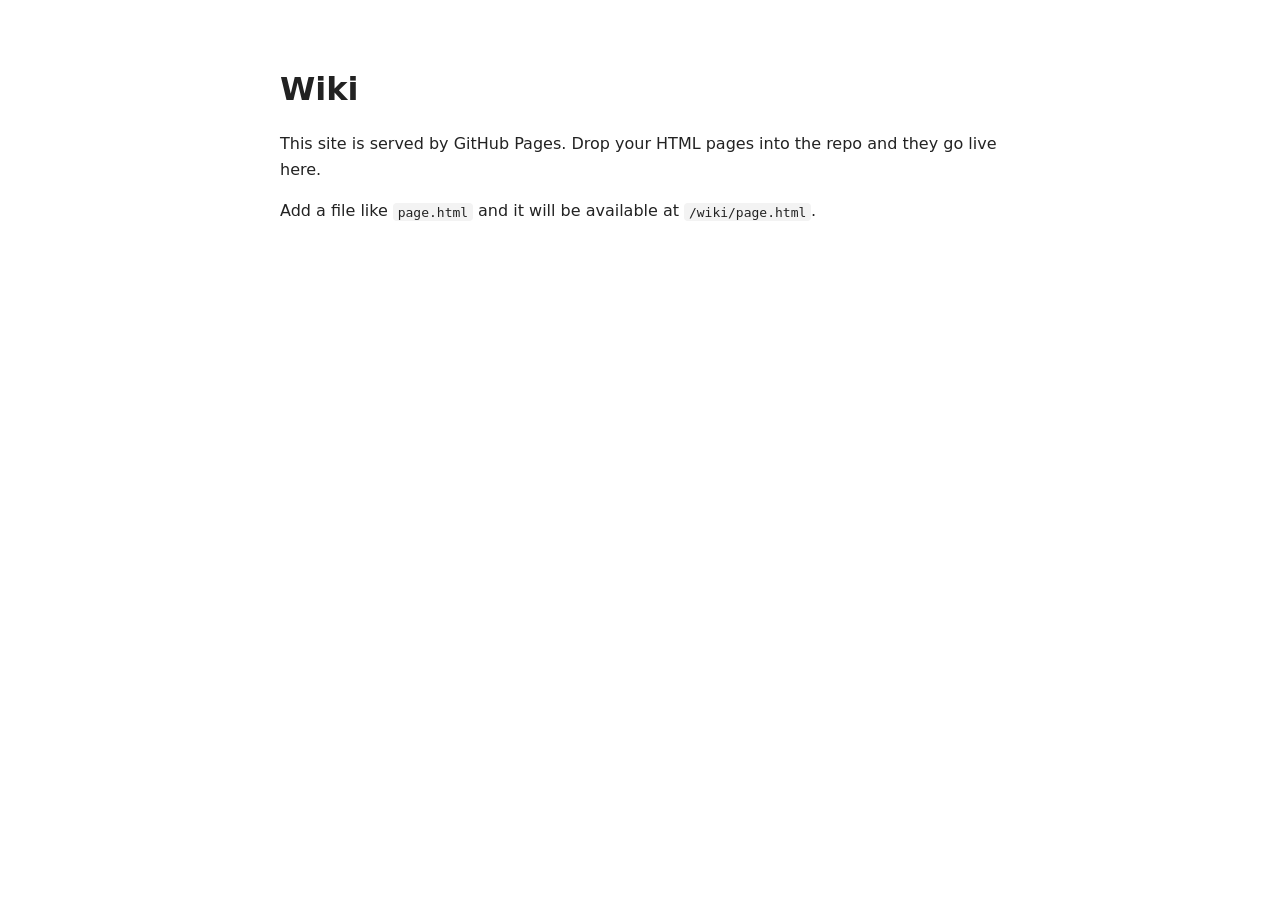
==== index.html @ a61c9ca6 "Initial GitHub Pages site" ====
<!DOCTYPE html>
<html lang="en">
<head>
  <meta charset="utf-8">
  <meta name="viewport" content="width=device-width, initial-scale=1">
  <title>Wiki</title>
  <style>
    body { font-family: system-ui, -apple-system, sans-serif; max-width: 720px; margin: 4rem auto; padding: 0 1rem; line-height: 1.6; color: #222; }
    h1 { margin-bottom: 0.25rem; }
    code { background: #f3f3f3; padding: 0.1rem 0.3rem; border-radius: 4px; }
  </style>
</head>
<body>
  <h1>Wiki</h1>
  <p>This site is served by GitHub Pages. Drop your HTML pages into the repo and they go live here.</p>
  <p>Add a file like <code>page.html</code> and it will be available at
     <code>/wiki/page.html</code>.</p>
</body>
</html>
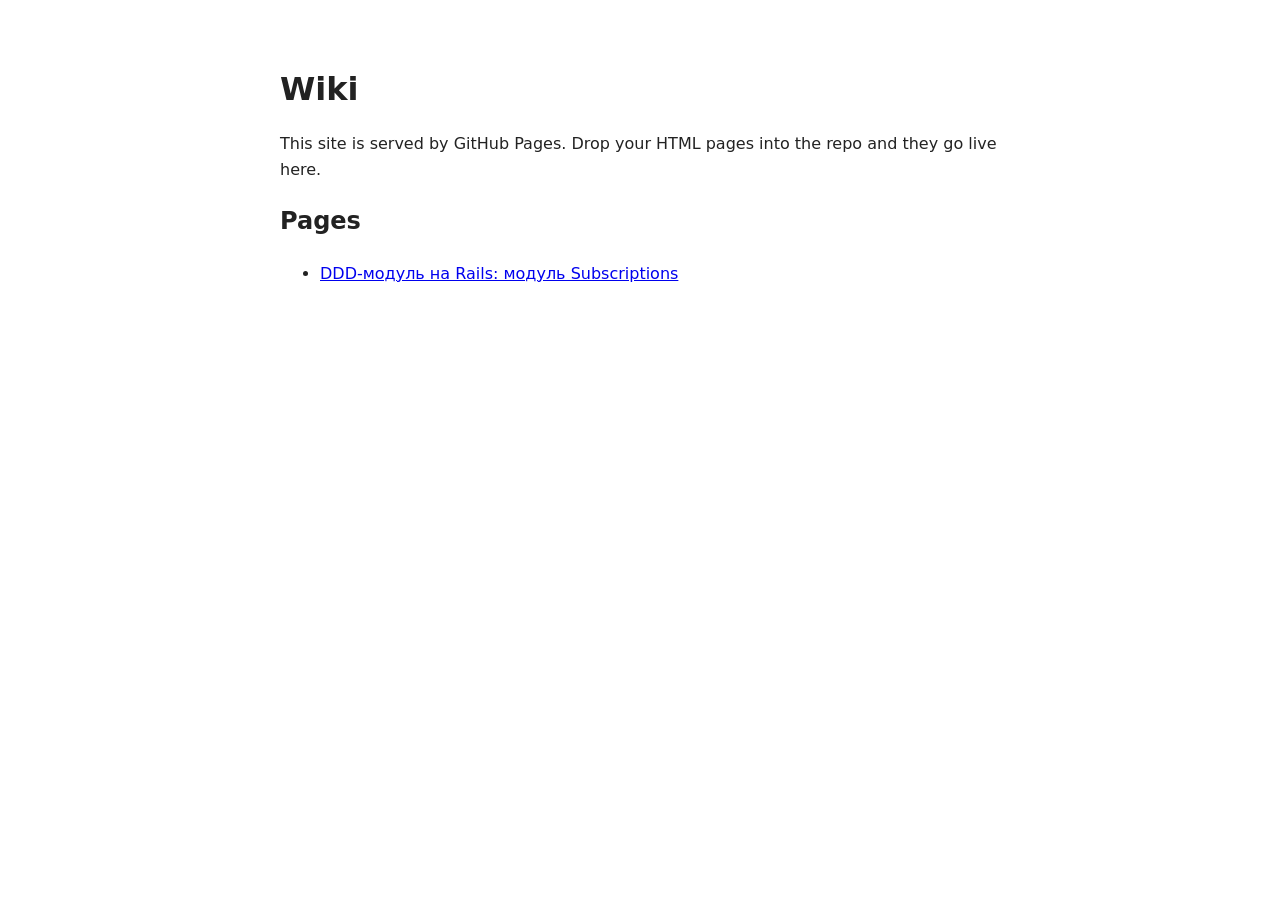
==== commit 7e128bbc: "Link DDD Rails subscriptions page from index" ====
--- a/index.html
+++ b/index.html
@@ -13,7 +13,9 @@
 <body>
   <h1>Wiki</h1>
   <p>This site is served by GitHub Pages. Drop your HTML pages into the repo and they go live here.</p>
-  <p>Add a file like <code>page.html</code> and it will be available at
-     <code>/wiki/page.html</code>.</p>
+  <h2>Pages</h2>
+  <ul>
+    <li><a href="ddd-rails-subscriptions.html">DDD-модуль на Rails: модуль Subscriptions</a></li>
+  </ul>
 </body>
 </html>
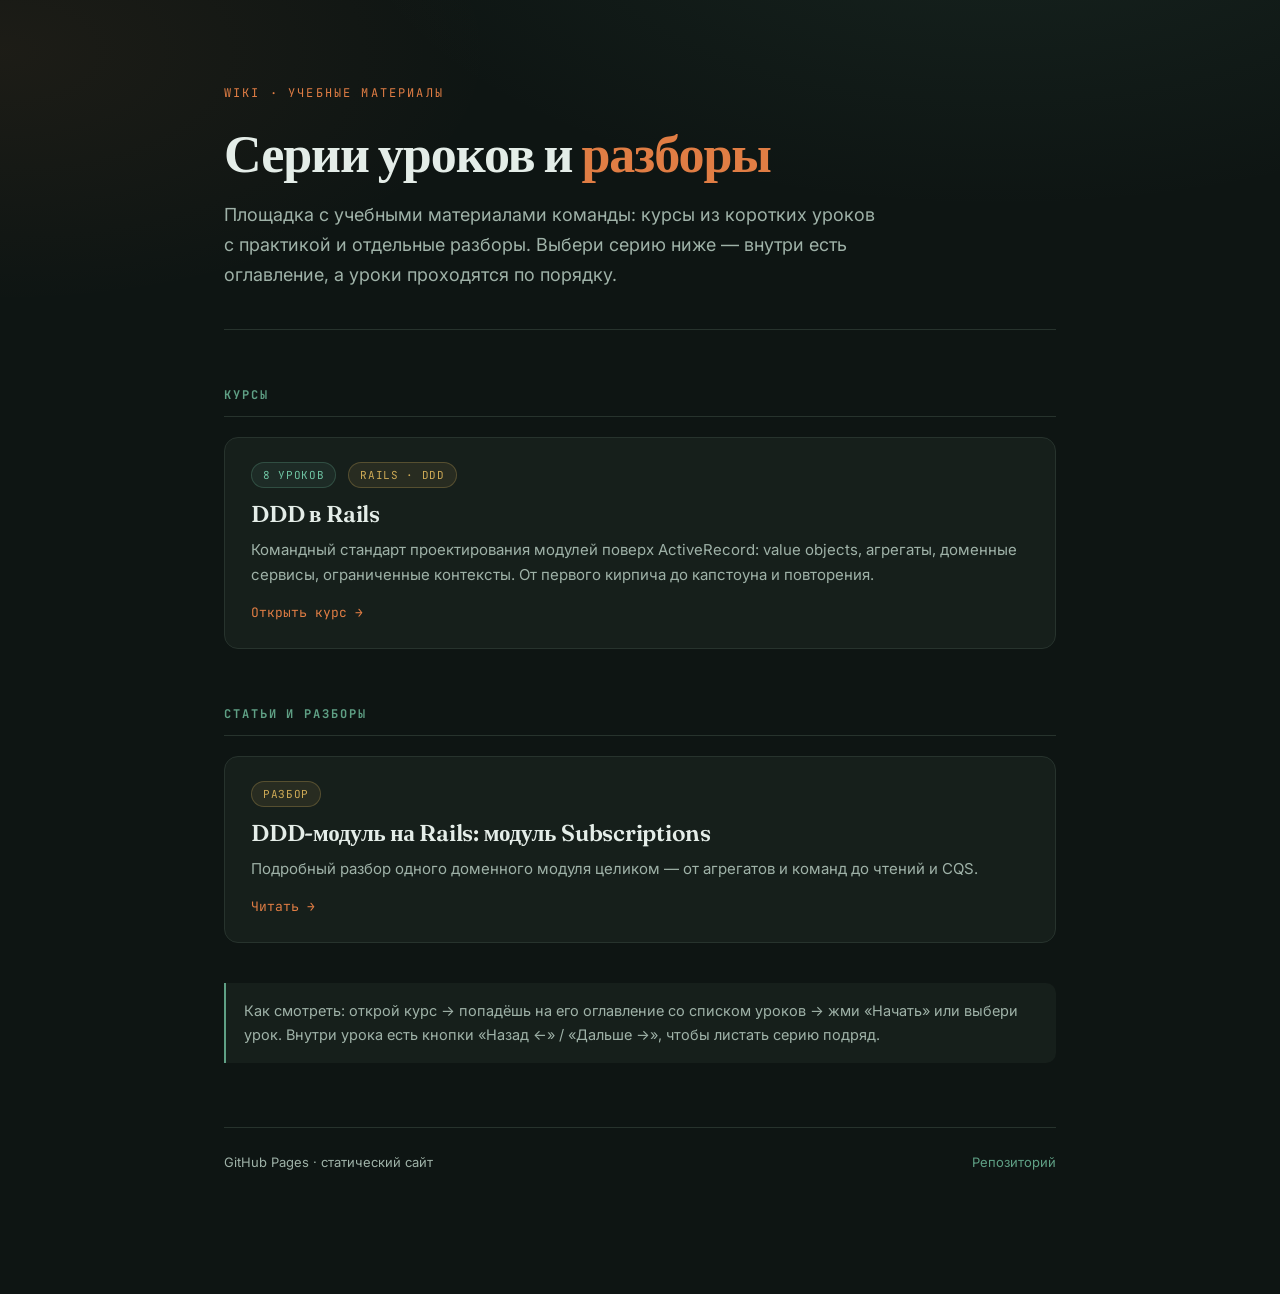
==== commit 6bd5cc15: "Add courses structure with DDD in Rails lesson series; redesign landing page" ====
--- a/index.html
+++ b/index.html
@@ -1,21 +1,59 @@
 <!DOCTYPE html>
-<html lang="en">
+<html lang="ru">
 <head>
-  <meta charset="utf-8">
-  <meta name="viewport" content="width=device-width, initial-scale=1">
-  <title>Wiki</title>
-  <style>
-    body { font-family: system-ui, -apple-system, sans-serif; max-width: 720px; margin: 4rem auto; padding: 0 1rem; line-height: 1.6; color: #222; }
-    h1 { margin-bottom: 0.25rem; }
-    code { background: #f3f3f3; padding: 0.1rem 0.3rem; border-radius: 4px; }
-  </style>
+<meta charset="utf-8">
+<meta name="viewport" content="width=device-width, initial-scale=1">
+<title>Wiki — учебные материалы команды</title>
+<link rel="preconnect" href="https://fonts.googleapis.com">
+<link rel="preconnect" href="https://fonts.gstatic.com" crossorigin>
+<link href="https://fonts.googleapis.com/css2?family=Fraunces:opsz,wght@9..144,400;9..144,600;9..144,900&family=Inter:wght@400;500;600&family=JetBrains+Mono:wght@400;500;700&display=swap" rel="stylesheet">
+<link rel="stylesheet" href="assets/site.css">
 </head>
 <body>
-  <h1>Wiki</h1>
-  <p>This site is served by GitHub Pages. Drop your HTML pages into the repo and they go live here.</p>
-  <h2>Pages</h2>
-  <ul>
-    <li><a href="ddd-rails-subscriptions.html">DDD-модуль на Rails: модуль Subscriptions</a></li>
-  </ul>
+<div class="wrap">
+
+  <header class="hero">
+    <p class="eyebrow">Wiki · Учебные материалы</p>
+    <h1>Серии уроков и <em>разборы</em></h1>
+    <p class="lede">Площадка с учебными материалами команды: курсы из коротких уроков с практикой и отдельные разборы. Выбери серию ниже — внутри есть оглавление, а уроки проходятся по порядку.</p>
+  </header>
+
+  <section class="section">
+    <h2>Курсы</h2>
+
+    <a class="card" href="courses/ddd-rails/index.html">
+      <div class="card-top">
+        <span class="badge moss">8 уроков</span>
+        <span class="badge">Rails · DDD</span>
+      </div>
+      <h3>DDD в Rails</h3>
+      <p>Командный стандарт проектирования модулей поверх ActiveRecord: value objects, агрегаты, доменные сервисы, ограниченные контексты. От первого кирпича до капстоуна и повторения.</p>
+      <span class="go">Открыть курс →</span>
+    </a>
+
+  </section>
+
+  <section class="section">
+    <h2>Статьи и разборы</h2>
+
+    <a class="card" href="ddd-rails-subscriptions.html">
+      <div class="card-top">
+        <span class="badge">Разбор</span>
+      </div>
+      <h3>DDD-модуль на Rails: модуль Subscriptions</h3>
+      <p>Подробный разбор одного доменного модуля целиком — от агрегатов и команд до чтений и CQS.</p>
+      <span class="go">Читать →</span>
+    </a>
+
+  </section>
+
+  <p class="hint">Как смотреть: открой курс → попадёшь на его оглавление со списком уроков → жми «Начать» или выбери урок. Внутри урока есть кнопки «Назад ←» / «Дальше →», чтобы листать серию подряд.</p>
+
+  <footer class="site-foot">
+    <span>GitHub Pages · статический сайт</span>
+    <span><a href="https://github.com/maxkazar/wiki">Репозиторий</a></span>
+  </footer>
+
+</div>
 </body>
 </html>
--- a/assets/site.css
+++ b/assets/site.css
@@ -0,0 +1,153 @@
+/* site.css — общая тёмная "moss/clay" тема для оболочки сайта:
+   корневой лендинг и оглавления серий. Уроки используют свой lesson.css. */
+
+:root{
+  --ink:#e4ede8;
+  --ink-soft:#9fb2a8;
+  --paper:#0e1513;
+  --paper-2:#161f1b;
+  --paper-3:#1b2622;
+  --moss:#5fa085;
+  --moss-bright:#6fc4a3;
+  --clay:#e07d44;
+  --clay-soft:#d98a5c;
+  --gold:#ceaa56;
+  --line:#27332d;
+  --line-2:#324039;
+}
+
+*{box-sizing:border-box;margin:0;padding:0}
+html{scroll-behavior:smooth}
+
+body{
+  background:
+    radial-gradient(1100px 520px at 78% -8%, rgba(95,160,133,.10), transparent 60%),
+    radial-gradient(900px 460px at 0% 4%, rgba(224,125,68,.07), transparent 55%),
+    var(--paper);
+  color:var(--ink);
+  font-family:'Inter',system-ui,-apple-system,sans-serif;
+  line-height:1.65;
+  font-size:16px;
+  -webkit-font-smoothing:antialiased;
+  min-height:100vh;
+}
+
+.wrap{max-width:880px;margin:0 auto;padding:0 24px 120px}
+
+/* ---- Hero ---- */
+.hero{padding:84px 0 40px;border-bottom:1px solid var(--line)}
+.eyebrow{
+  font-family:'JetBrains Mono',ui-monospace,monospace;
+  font-size:12px;letter-spacing:.18em;text-transform:uppercase;
+  color:var(--clay);margin-bottom:22px;
+}
+.eyebrow a{color:var(--clay);text-decoration:none}
+.eyebrow a:hover{text-decoration:underline}
+.hero h1{
+  font-family:'Fraunces',Georgia,serif;font-weight:900;
+  font-size:clamp(34px,6vw,52px);line-height:1.05;letter-spacing:-.02em;
+}
+.hero h1 em{color:var(--clay);font-style:normal}
+.hero .lede{
+  margin-top:20px;font-size:18px;color:var(--ink-soft);max-width:60ch;
+}
+
+/* ---- Sections ---- */
+.section{margin-top:56px}
+.section > h2{
+  font-family:'JetBrains Mono',ui-monospace,monospace;
+  font-size:12px;letter-spacing:.16em;text-transform:uppercase;
+  color:var(--moss);margin-bottom:20px;
+  padding-bottom:10px;border-bottom:1px solid var(--line);
+}
+
+/* ---- Course / article cards ---- */
+.card{
+  display:block;text-decoration:none;color:inherit;
+  background:var(--paper-2);
+  border:1px solid var(--line);border-radius:14px;
+  padding:24px 26px;margin-bottom:16px;
+  transition:border-color .18s, transform .18s, background .18s;
+}
+.card:hover{border-color:var(--moss);transform:translateY(-2px);background:var(--paper-3)}
+.card .card-top{display:flex;align-items:center;gap:12px;flex-wrap:wrap;margin-bottom:8px}
+.card h3{
+  font-family:'Fraunces',Georgia,serif;font-weight:600;font-size:23px;letter-spacing:-.01em;
+}
+.card p{color:var(--ink-soft);font-size:15px;margin-top:4px}
+.card .go{
+  display:inline-block;margin-top:14px;
+  font-family:'JetBrains Mono',ui-monospace,monospace;font-size:13px;
+  color:var(--clay);
+}
+.card:hover .go{color:var(--clay-soft)}
+
+.badge{
+  display:inline-block;
+  font-family:'JetBrains Mono',ui-monospace,monospace;
+  font-size:11px;letter-spacing:.06em;text-transform:uppercase;
+  color:var(--gold);background:rgba(206,170,86,.10);
+  border:1px solid rgba(206,170,86,.28);border-radius:999px;
+  padding:3px 11px;
+}
+.badge.moss{color:var(--moss-bright);background:rgba(95,160,133,.10);border-color:rgba(95,160,133,.30)}
+
+/* ---- Lesson list (course index) ---- */
+.track{font-family:'JetBrains Mono',ui-monospace,monospace;font-size:11px;
+  letter-spacing:.12em;text-transform:uppercase;color:var(--moss);
+  margin:28px 0 12px;opacity:.85}
+.lessons{list-style:none}
+.lesson{
+  display:flex;align-items:baseline;gap:16px;text-decoration:none;color:inherit;
+  padding:14px 16px;border:1px solid var(--line);border-radius:11px;margin-bottom:9px;
+  background:var(--paper-2);transition:border-color .16s, background .16s;
+}
+.lesson:hover{border-color:var(--moss);background:var(--paper-3)}
+.lesson .n{
+  font-family:'JetBrains Mono',ui-monospace,monospace;font-size:13px;
+  color:var(--gold);flex:0 0 auto;padding-top:1px;
+}
+.lesson .body{flex:1 1 auto}
+.lesson .t{font-family:'Fraunces',Georgia,serif;font-size:18px;font-weight:600}
+.lesson .d{color:var(--ink-soft);font-size:14px;margin-top:2px}
+.lesson .arrow{color:var(--moss);opacity:0;transition:opacity .16s;flex:0 0 auto}
+.lesson:hover .arrow{opacity:1}
+
+/* ---- CTA ---- */
+.cta{
+  display:inline-block;margin-top:8px;text-decoration:none;
+  background:var(--clay);color:#160b04;font-weight:600;
+  padding:12px 22px;border-radius:10px;
+  font-family:'JetBrains Mono',ui-monospace,monospace;font-size:14px;letter-spacing:.02em;
+  transition:background .16s, transform .16s;
+}
+.cta:hover{background:var(--clay-soft);transform:translateY(-1px)}
+
+/* ---- Resource links ---- */
+.reslist{list-style:none;display:flex;flex-wrap:wrap;gap:10px}
+.reslist a{
+  text-decoration:none;color:var(--ink);font-size:14px;
+  border:1px solid var(--line);border-radius:9px;padding:9px 14px;
+  background:var(--paper-2);transition:border-color .16s, color .16s;
+}
+.reslist a:hover{border-color:var(--clay);color:var(--clay-soft)}
+.reslist a .ic{color:var(--moss);margin-right:7px}
+
+/* ---- Hint / footer ---- */
+.hint{
+  margin-top:40px;padding:16px 18px;border-left:2px solid var(--moss);
+  background:var(--paper-2);border-radius:0 10px 10px 0;
+  color:var(--ink-soft);font-size:14.5px;
+}
+.site-foot{
+  margin-top:64px;padding-top:24px;border-top:1px solid var(--line);
+  color:var(--ink-soft);font-size:13px;
+  display:flex;justify-content:space-between;flex-wrap:wrap;gap:12px;
+}
+.site-foot a{color:var(--moss);text-decoration:none}
+.site-foot a:hover{text-decoration:underline}
+
+@media (max-width:560px){
+  .hero{padding:56px 0 32px}
+  .lesson .arrow{display:none}
+}
